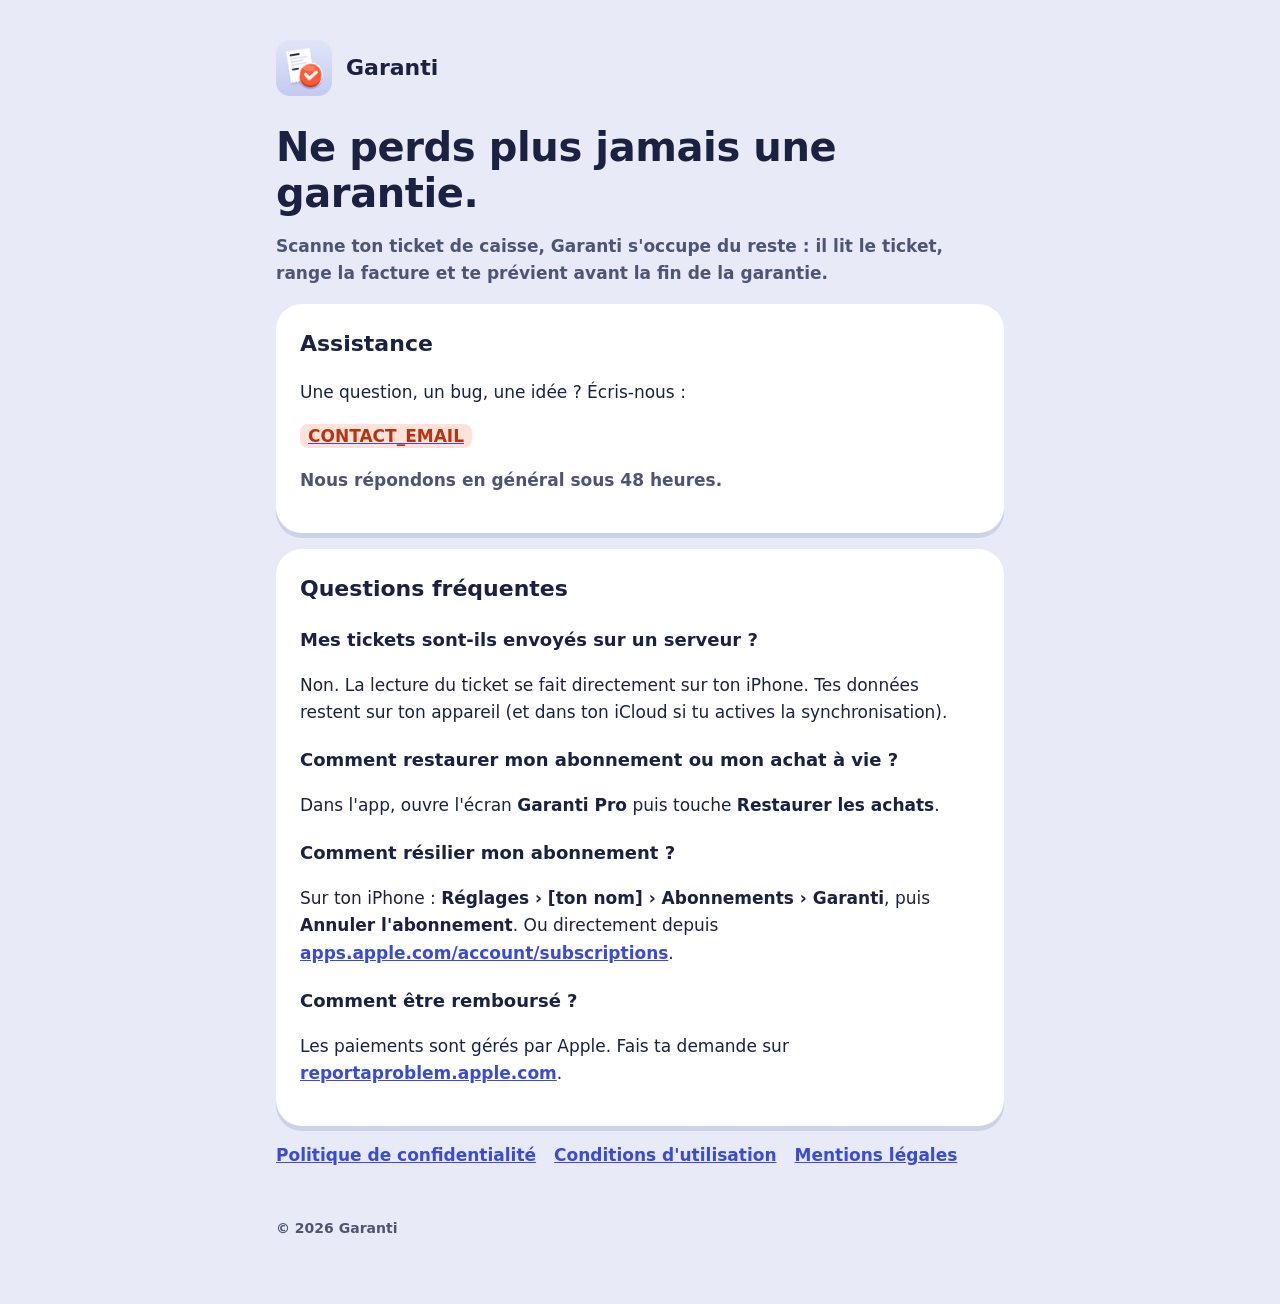
==== index.html @ ab15154c "Site Garanti : assistance, confidentialité, conditions, mentions légales Co-Authored-By: Claude Opus" ====
<!doctype html>
<html lang="fr">
<head>
<meta charset="utf-8">
<meta name="viewport" content="width=device-width, initial-scale=1">
<title>Garanti – Mes garanties</title>
<meta name="description" content="Garanti garde tes tickets de caisse et te prévient avant la fin de tes garanties.">
<link rel="icon" href="icon.png">
<link rel="stylesheet" href="style.css">
</head>
<body>
<main>
  <header class="site"><img src="icon.png" alt=""><a href="./">Garanti</a></header>

  <h1>Ne perds plus jamais une garantie.</h1>
  <p class="muted">Scanne ton ticket de caisse, Garanti s'occupe du reste : il lit le ticket, range la facture et te prévient avant la fin de la garantie.</p>

  <div class="card">
    <h2 style="margin-top:0">Assistance</h2>
    <p>Une question, un bug, une idée ? Écris-nous :</p>
    <p><a href="mailto:CONTACT_EMAIL"><span class="todo">CONTACT_EMAIL</span></a></p>
    <p class="muted">Nous répondons en général sous 48 heures.</p>
  </div>

  <div class="card">
    <h2 style="margin-top:0">Questions fréquentes</h2>
    <h3>Mes tickets sont-ils envoyés sur un serveur ?</h3>
    <p>Non. La lecture du ticket se fait directement sur ton iPhone. Tes données restent sur ton appareil (et dans ton iCloud si tu actives la synchronisation).</p>
    <h3>Comment restaurer mon abonnement ou mon achat à vie ?</h3>
    <p>Dans l'app, ouvre l'écran <strong>Garanti Pro</strong> puis touche <strong>Restaurer les achats</strong>.</p>
    <h3>Comment résilier mon abonnement ?</h3>
    <p>Sur ton iPhone : <strong>Réglages › [ton nom] › Abonnements › Garanti</strong>, puis <strong>Annuler l'abonnement</strong>. Ou directement depuis <a href="https://apps.apple.com/account/subscriptions">apps.apple.com/account/subscriptions</a>.</p>
    <h3>Comment être remboursé ?</h3>
    <p>Les paiements sont gérés par Apple. Fais ta demande sur <a href="https://reportaproblem.apple.com">reportaproblem.apple.com</a>.</p>
  </div>

  <nav class="links">
    <a href="confidentialite.html">Politique de confidentialité</a>
    <a href="conditions.html">Conditions d'utilisation</a>
    <a href="mentions-legales.html">Mentions légales</a>
  </nav>

  <footer>© 2026 Garanti</footer>
</main>
</body>
</html>
---- style.css ----
:root {
  --bg: #E8EBF7;
  --card: #FFFFFF;
  --edge: #CDD2E6;
  --ink: #1B2140;
  --muted: #4E5574;
  --tomato: #FF5A36;
  --tomato-edge: #C93A1A;
  --tomato-text: #B83311;
  --indigo: #3A4BD6;
}
* { box-sizing: border-box; }
html { -webkit-text-size-adjust: 100%; }
body {
  margin: 0;
  background: var(--bg);
  color: var(--ink);
  font-family: ui-rounded, "SF Pro Rounded", "Nunito", system-ui, -apple-system, "Segoe UI", sans-serif;
  font-size: 17px;
  line-height: 1.6;
}
main { max-width: 760px; margin: 0 auto; padding: 40px 16px 64px; }
header.site { display: flex; align-items: center; gap: 14px; margin-bottom: 28px; }
header.site img { width: 56px; height: 56px; border-radius: 14px; }
header.site a { color: var(--ink); text-decoration: none; font-weight: 900; font-size: 22px; }
h1 { font-size: clamp(30px, 6vw, 40px); line-height: 1.15; font-weight: 900; margin: 0 0 8px; letter-spacing: -0.01em; }
h2 { font-size: 22px; font-weight: 900; margin: 32px 0 8px; }
h3 { font-size: 18px; font-weight: 800; margin: 20px 0 4px; }
p, li { color: var(--ink); }
.muted { color: var(--muted); font-weight: 700; }
.card {
  background: var(--card);
  border-radius: 26px;
  padding: 22px 24px;
  margin: 16px 0;
  box-shadow: 0 5px 0 var(--edge);
}
a { color: var(--indigo); font-weight: 800; }
.btn {
  display: inline-block;
  background: var(--tomato);
  color: #fff;
  text-decoration: none;
  font-weight: 900;
  padding: 14px 24px;
  border-radius: 999px;
  box-shadow: 0 5px 0 var(--tomato-edge);
}
nav.links { display: flex; flex-wrap: wrap; gap: 10px 18px; margin-top: 8px; }
ul { padding-left: 22px; }
footer { margin-top: 48px; color: var(--muted); font-size: 14px; font-weight: 700; }
.todo { background: #FFE3DB; color: var(--tomato-text); padding: 2px 8px; border-radius: 8px; font-weight: 900; }
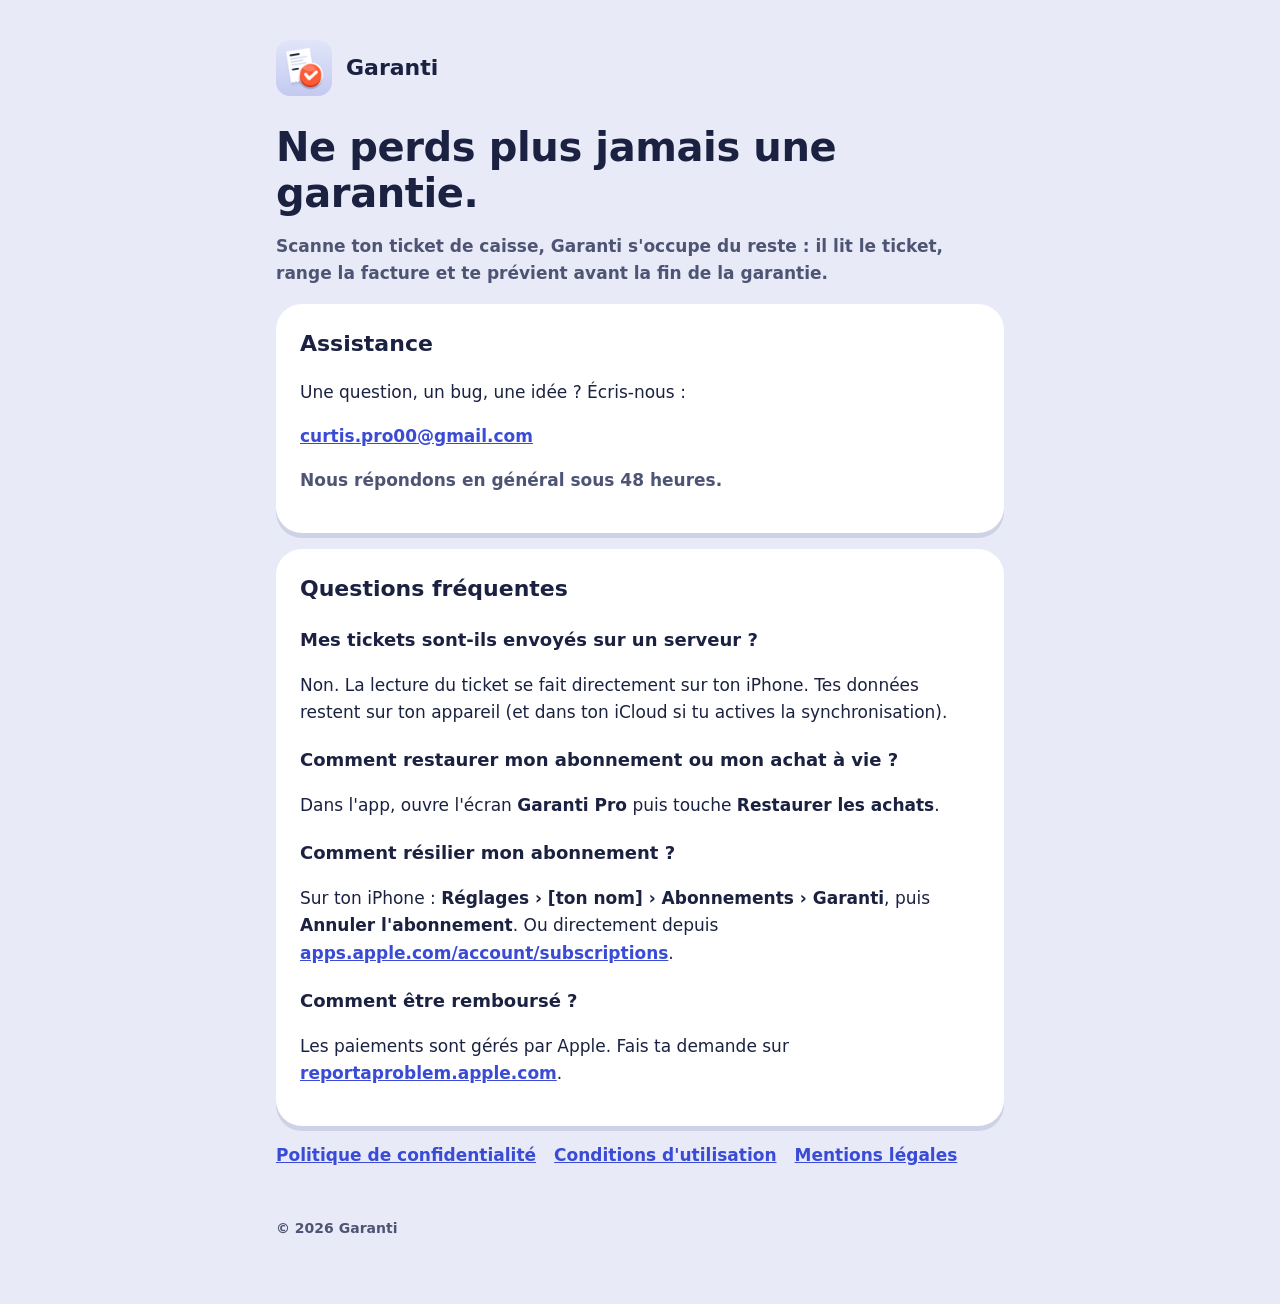
==== commit 844538a3: "Coordonnées de l'éditeur et e-mail de contact Co-Authored-By: Claude Opus 5.5 <noreply@anthropic.com" ====
--- a/index.html
+++ b/index.html
@@ -18,7 +18,7 @@
   <div class="card">
     <h2 style="margin-top:0">Assistance</h2>
     <p>Une question, un bug, une idée ? Écris-nous :</p>
-    <p><a href="mailto:CONTACT_EMAIL"><span class="todo">CONTACT_EMAIL</span></a></p>
+    <p><a href="mailto:curtis.pro00@gmail.com">curtis.pro00@gmail.com</a></p>
     <p class="muted">Nous répondons en général sous 48 heures.</p>
   </div>
 
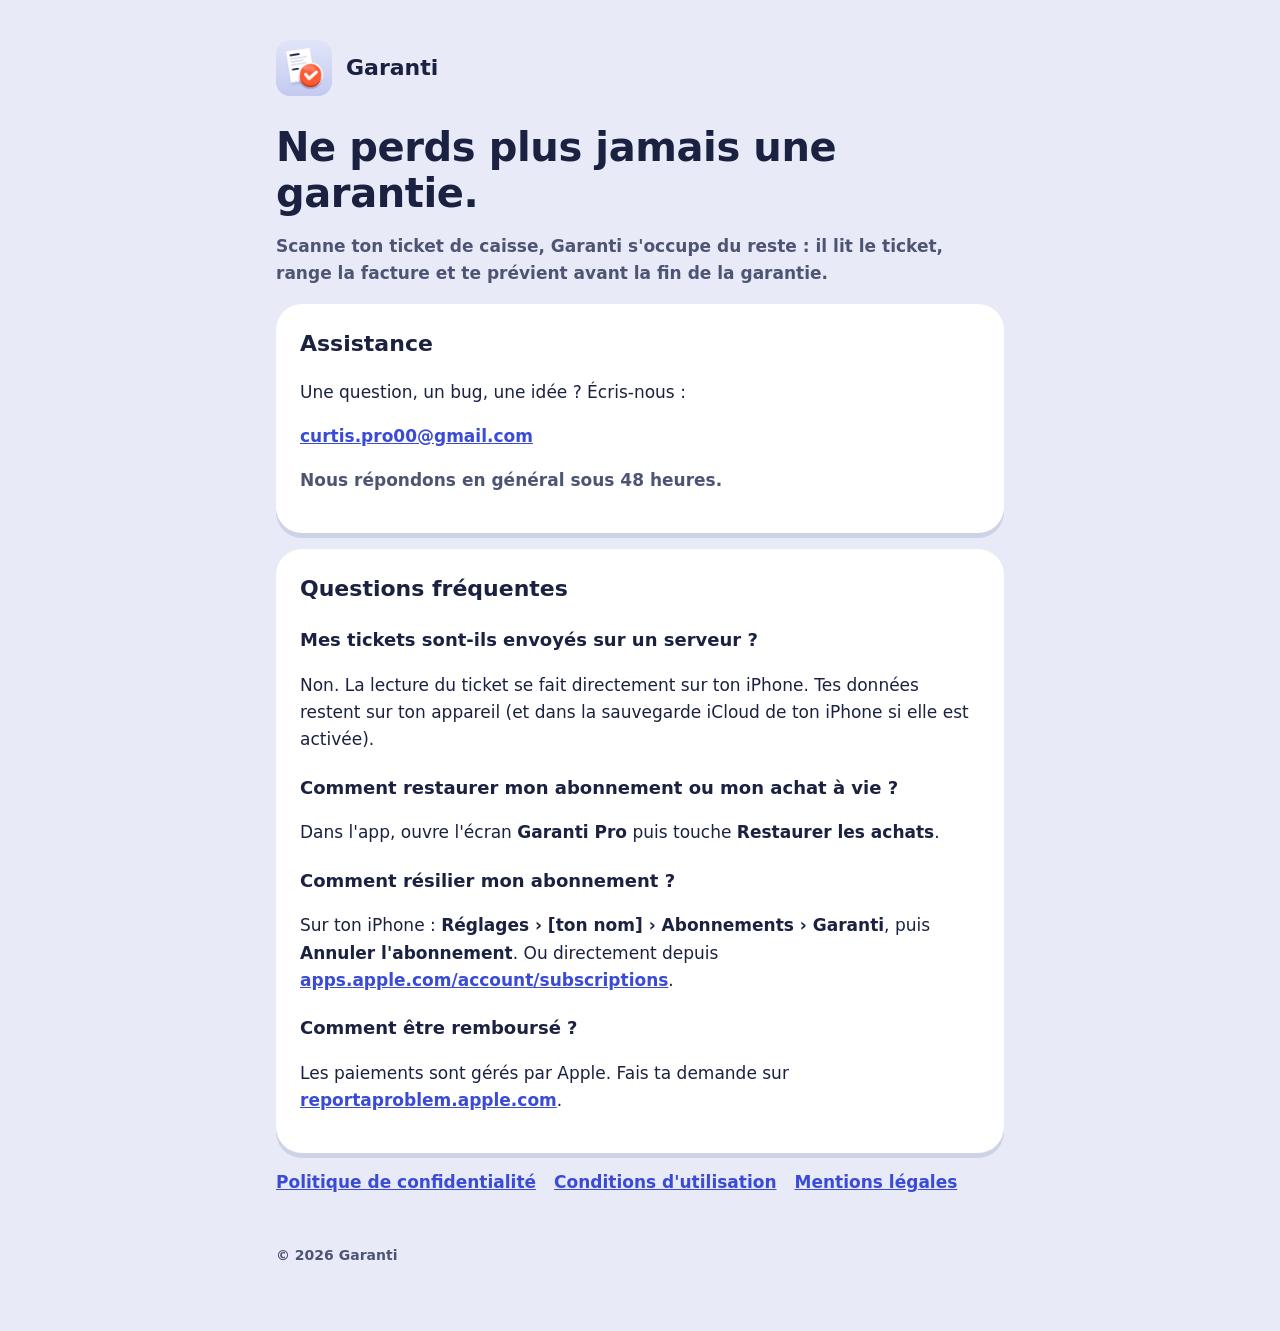
==== commit 99867047: "Retire la synchro iCloud (pas encore disponible) ; Pro = produits illimités + export PDF Co-Authored" ====
--- a/index.html
+++ b/index.html
@@ -25,7 +25,7 @@
   <div class="card">
     <h2 style="margin-top:0">Questions fréquentes</h2>
     <h3>Mes tickets sont-ils envoyés sur un serveur ?</h3>
-    <p>Non. La lecture du ticket se fait directement sur ton iPhone. Tes données restent sur ton appareil (et dans ton iCloud si tu actives la synchronisation).</p>
+    <p>Non. La lecture du ticket se fait directement sur ton iPhone. Tes données restent sur ton appareil (et dans la sauvegarde iCloud de ton iPhone si elle est activée).</p>
     <h3>Comment restaurer mon abonnement ou mon achat à vie ?</h3>
     <p>Dans l'app, ouvre l'écran <strong>Garanti Pro</strong> puis touche <strong>Restaurer les achats</strong>.</p>
     <h3>Comment résilier mon abonnement ?</h3>
